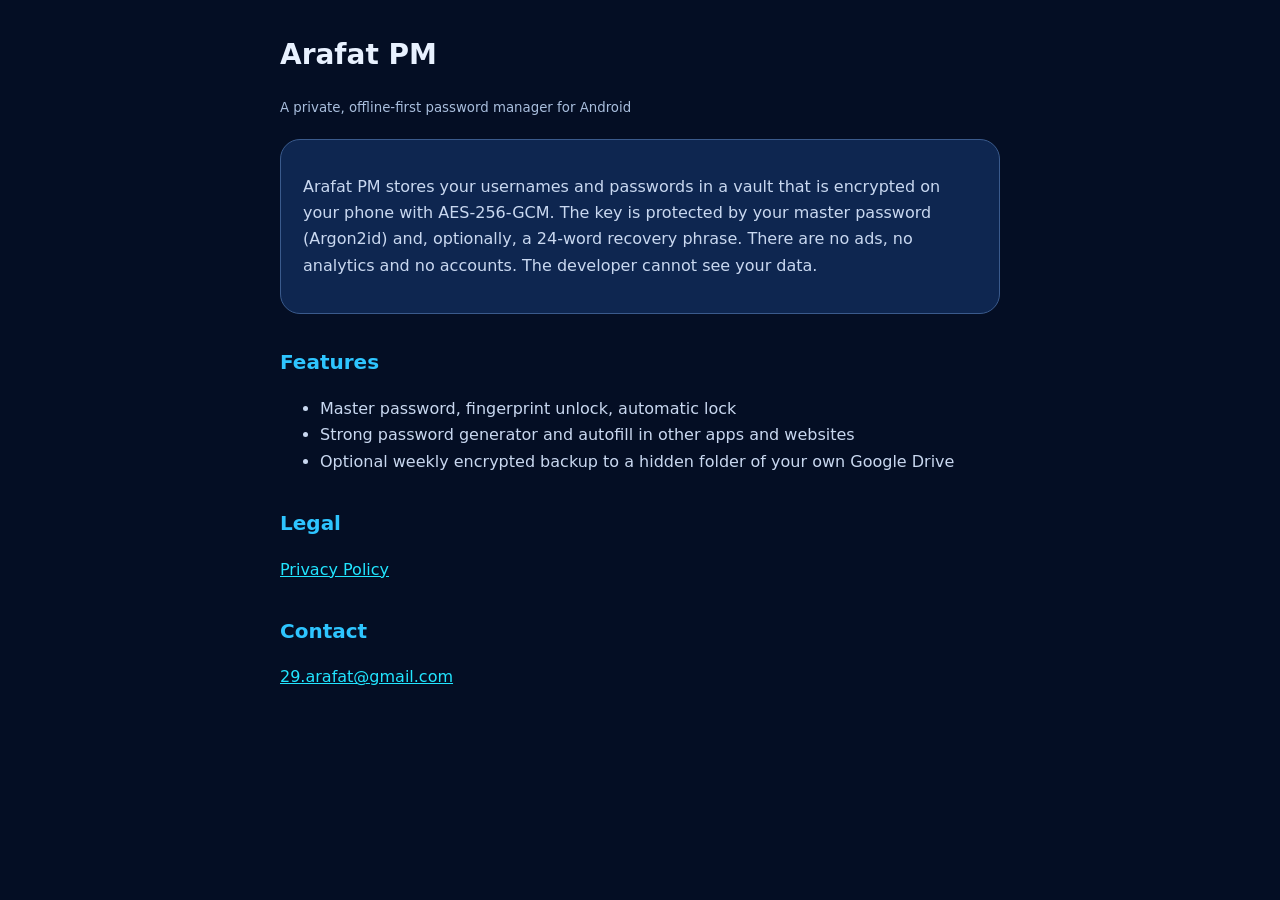
==== index.html @ b480a1ed "Add files via upload" ====
<!doctype html>
<html lang="en"><head><meta charset="utf-8"><meta name="viewport" content="width=device-width,initial-scale=1">
<title>Arafat PM - offline-first password manager</title><link rel="stylesheet" href="style.css"></head>
<body><main>
<h1>Arafat PM</h1>
<p><small>A private, offline-first password manager for Android</small></p>
<div class="card">
<p>Arafat PM stores your usernames and passwords in a vault that is encrypted on your phone with
AES-256-GCM. The key is protected by your master password (Argon2id) and, optionally, a 24-word recovery phrase.
There are no ads, no analytics and no accounts. The developer cannot see your data.</p>
</div>
<h2>Features</h2>
<ul>
<li>Master password, fingerprint unlock, automatic lock</li>
<li>Strong password generator and autofill in other apps and websites</li>
<li>Optional weekly encrypted backup to a hidden folder of your own Google Drive</li>
</ul>
<h2>Legal</h2>
<p><a href="privacy.html">Privacy Policy</a></p>
<h2>Contact</h2>
<p><a href="mailto:29.arafat@gmail.com">29.arafat@gmail.com</a></p>
</main></body></html>
---- style.css ----
body{margin:0;background:#040e24;color:#e8f1ff;font-family:system-ui,-apple-system,Segoe UI,Roboto,sans-serif;line-height:1.65}
main{max-width:720px;margin:0 auto;padding:32px 20px 60px}
h1{font-size:28px;margin:0 0 6px}h2{font-size:20px;margin-top:32px;color:#2ec5ff}
p,li{color:#c9d8f0}a{color:#22e5ff}
.card{background:#0e2650;border:1px solid #3a5a8c;border-radius:20px;padding:18px 22px;margin:18px 0}
small{color:#a9bedd}
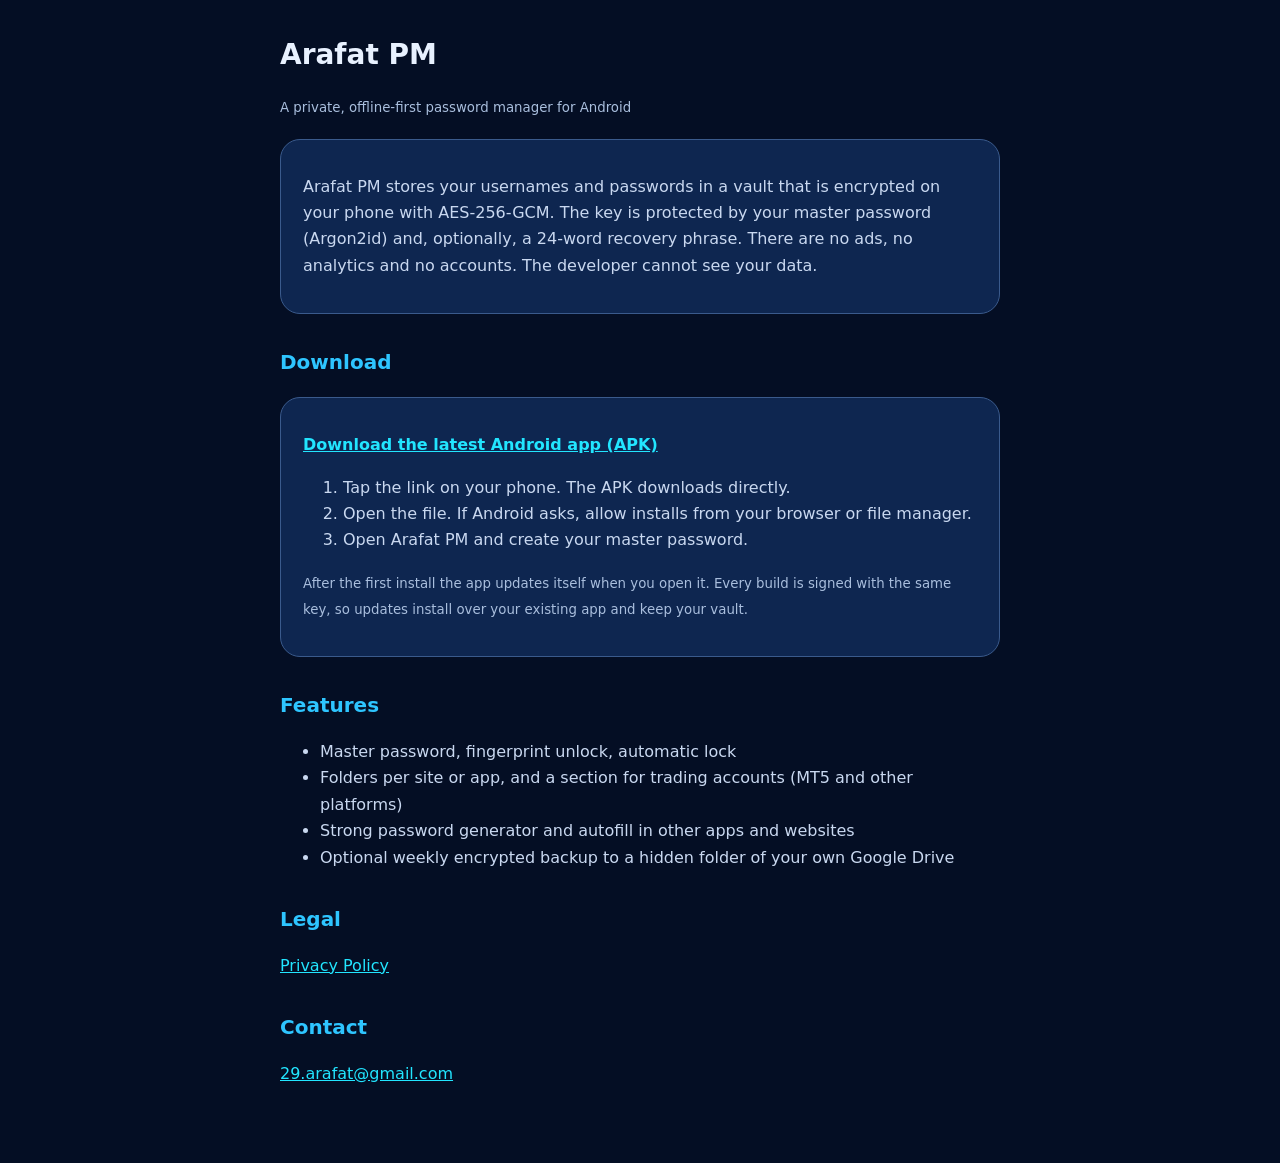
==== commit 26e3afe7: "Add files via upload" ====
--- a/index.html
+++ b/index.html
@@ -9,9 +9,20 @@
 AES-256-GCM. The key is protected by your master password (Argon2id) and, optionally, a 24-word recovery phrase.
 There are no ads, no analytics and no accounts. The developer cannot see your data.</p>
 </div>
+<h2>Download</h2>
+<div class="card">
+<p><a href="https://github.com/29arafat/arafat-pm-site/releases/latest/download/app-release.apk"><strong>Download the latest Android app (APK)</strong></a></p>
+<ol>
+<li>Tap the link on your phone. The APK downloads directly.</li>
+<li>Open the file. If Android asks, allow installs from your browser or file manager.</li>
+<li>Open Arafat PM and create your master password.</li>
+</ol>
+<p><small>After the first install the app updates itself when you open it. Every build is signed with the same key, so updates install over your existing app and keep your vault.</small></p>
+</div>
 <h2>Features</h2>
 <ul>
 <li>Master password, fingerprint unlock, automatic lock</li>
+<li>Folders per site or app, and a section for trading accounts (MT5 and other platforms)</li>
 <li>Strong password generator and autofill in other apps and websites</li>
 <li>Optional weekly encrypted backup to a hidden folder of your own Google Drive</li>
 </ul>
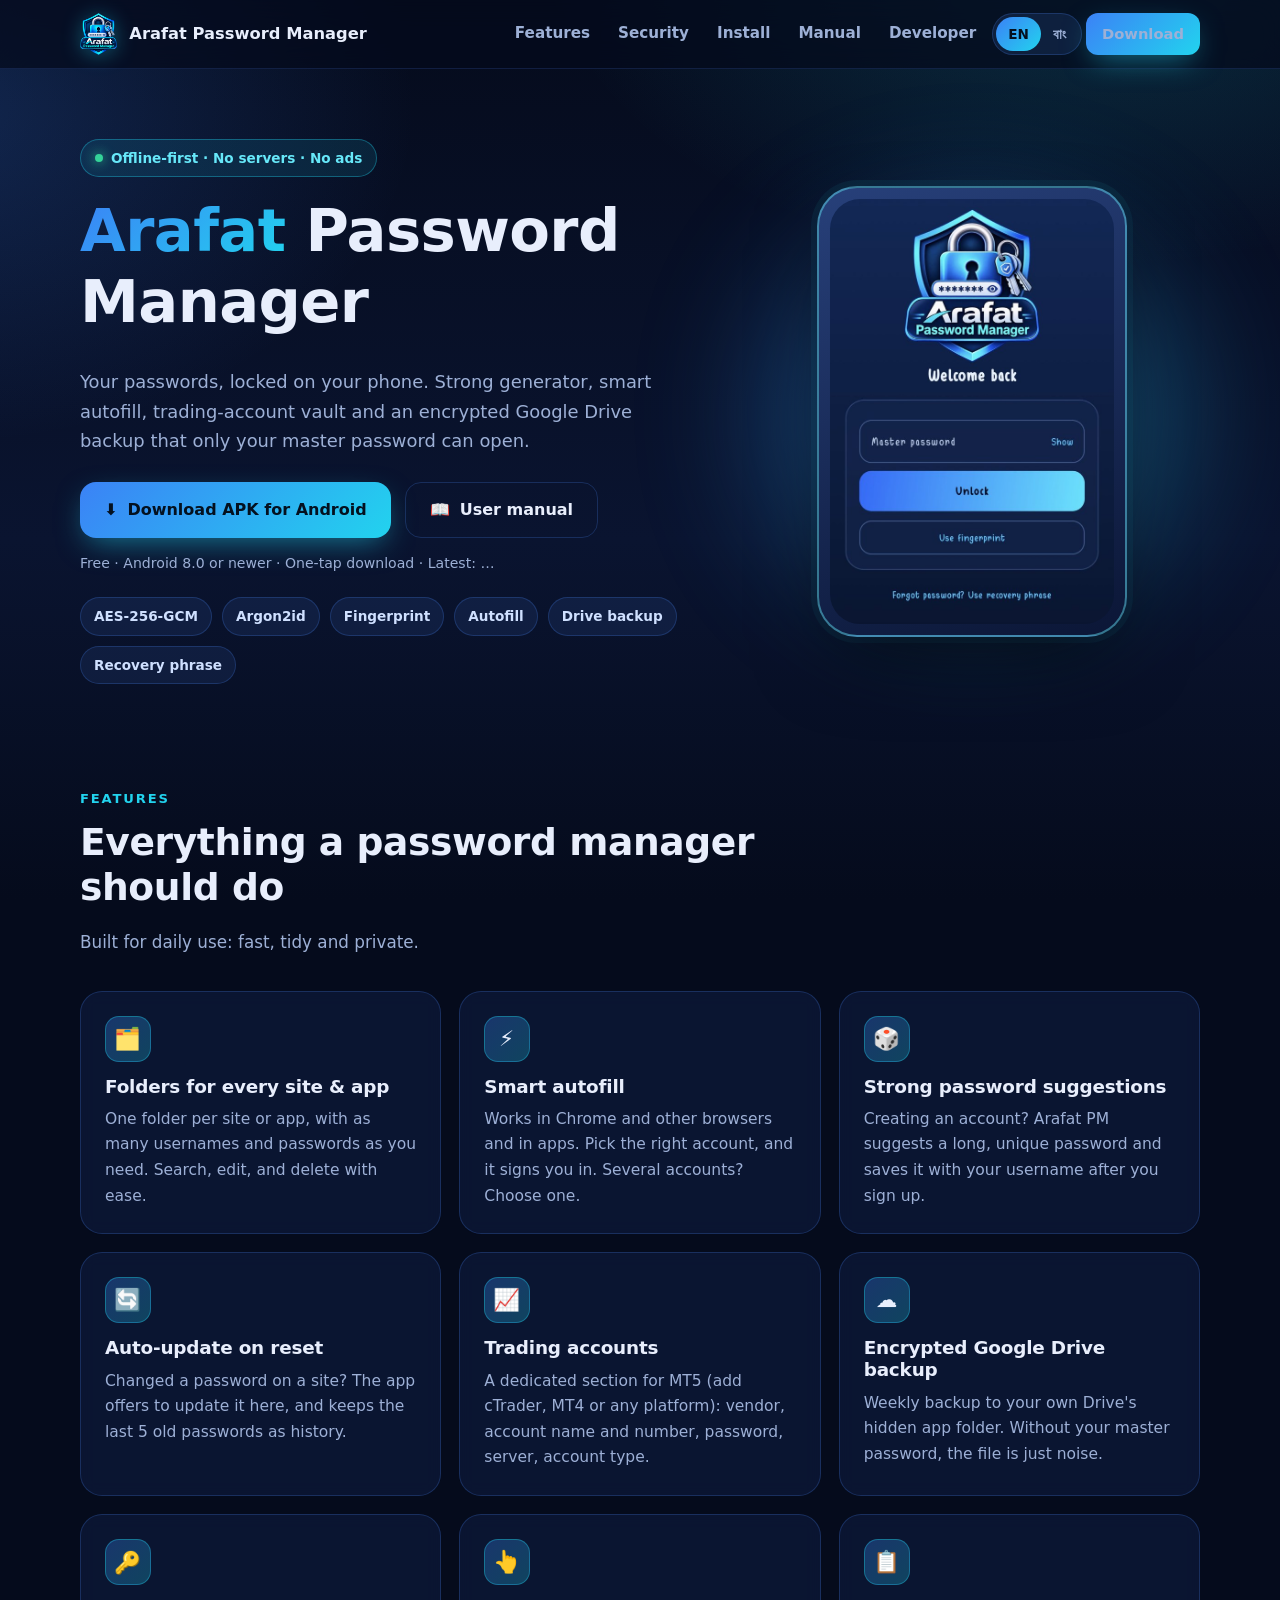
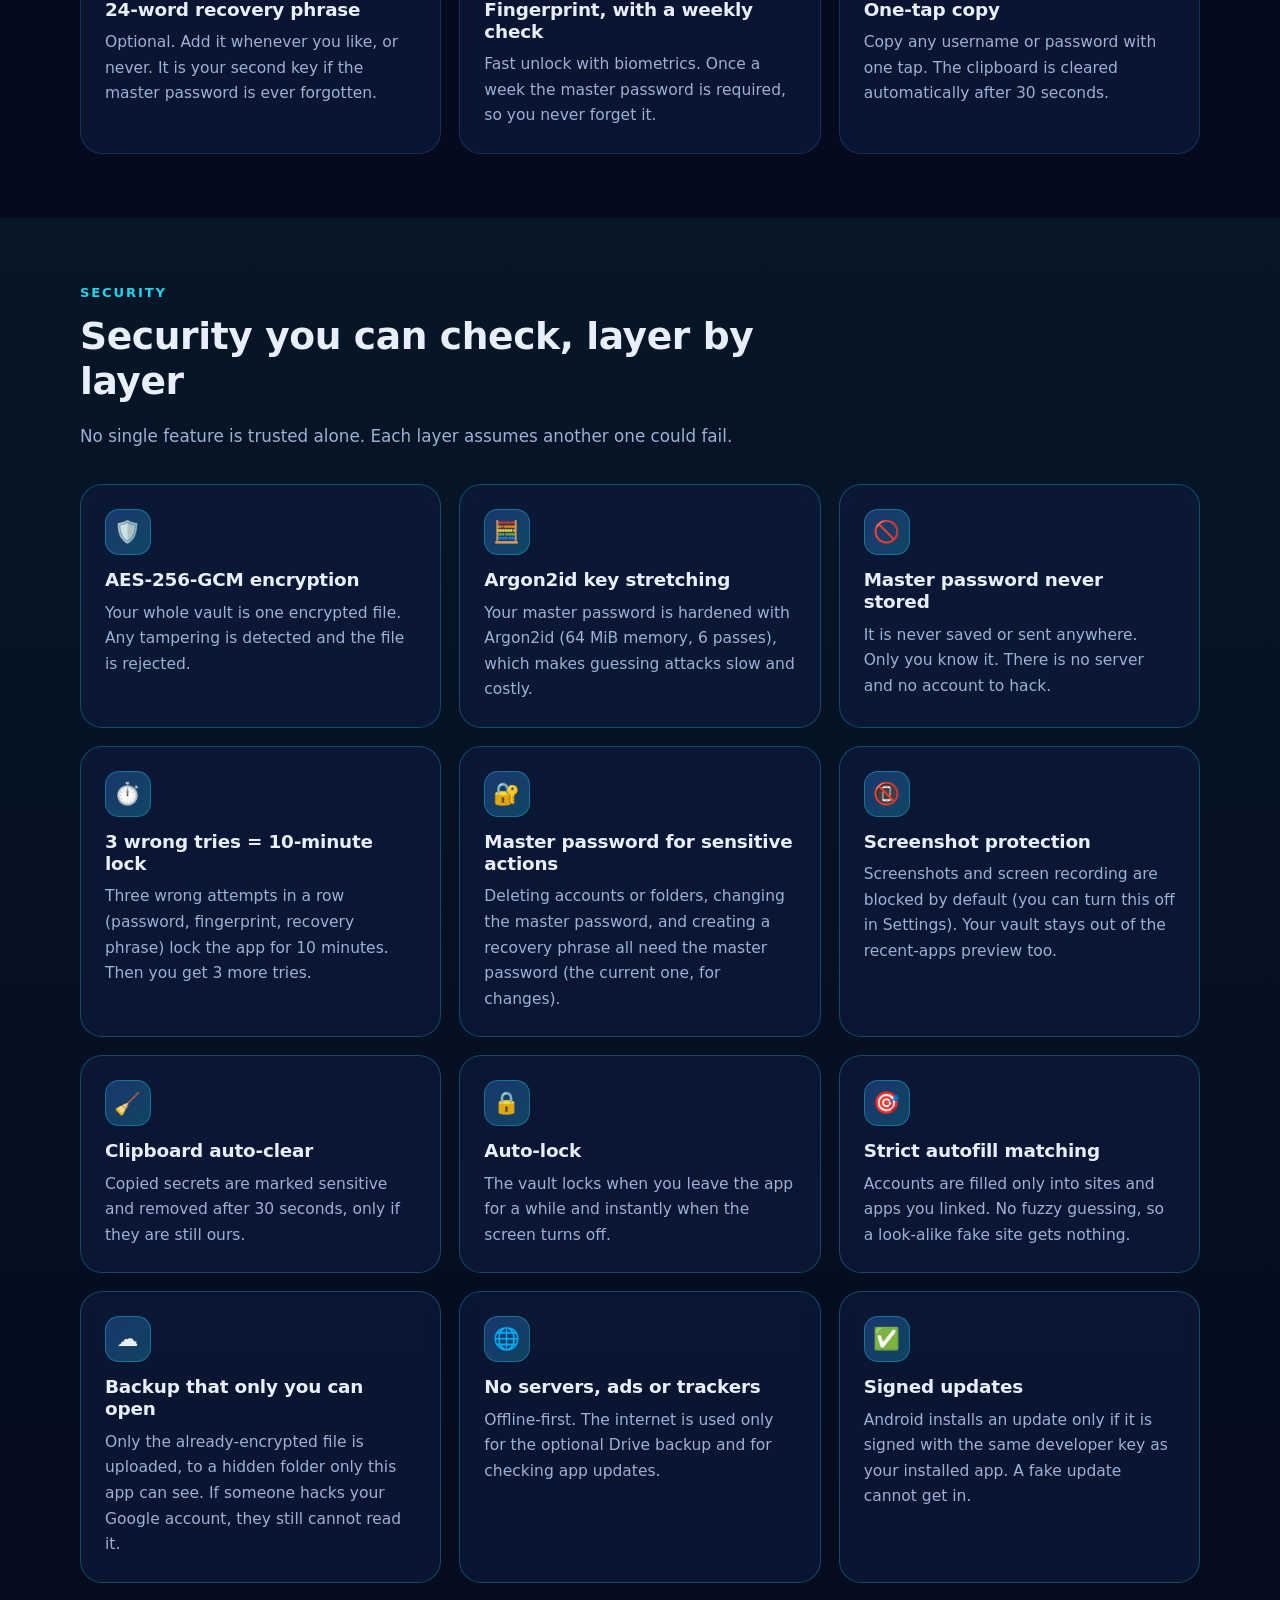
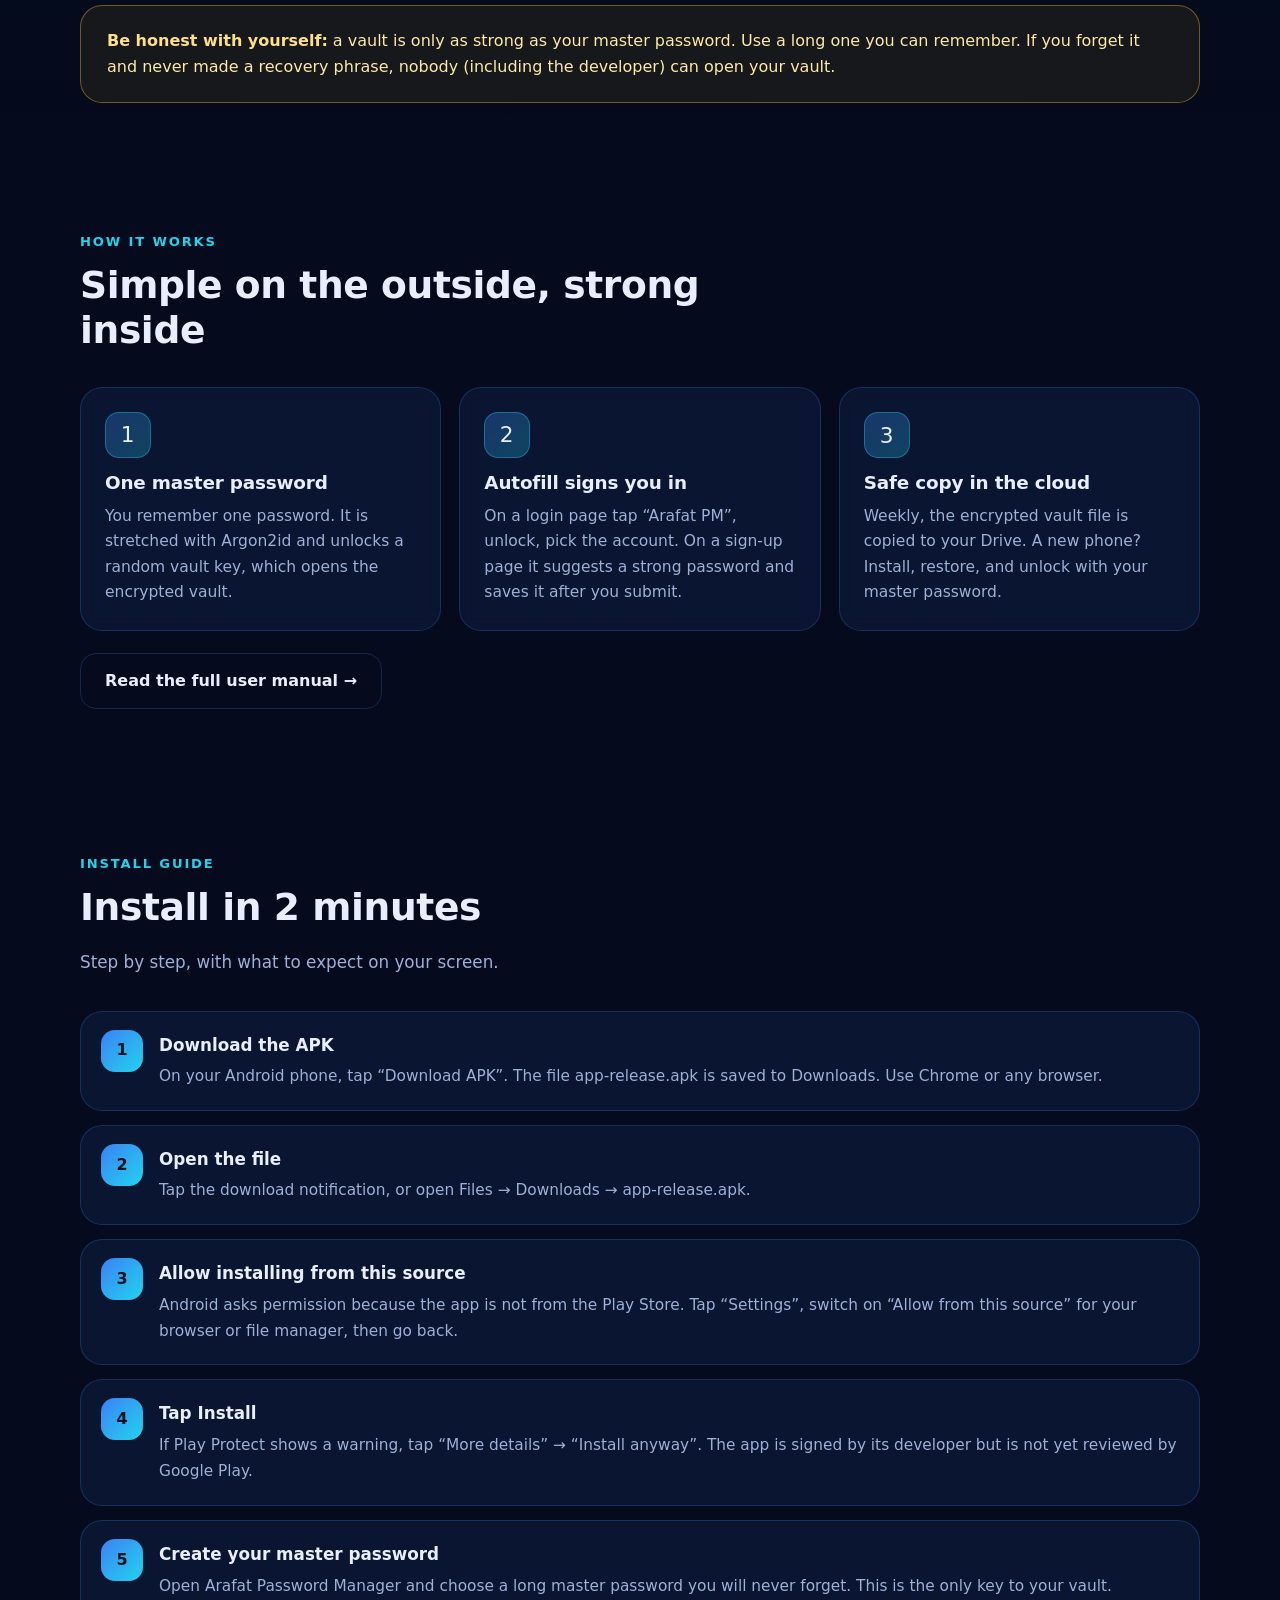
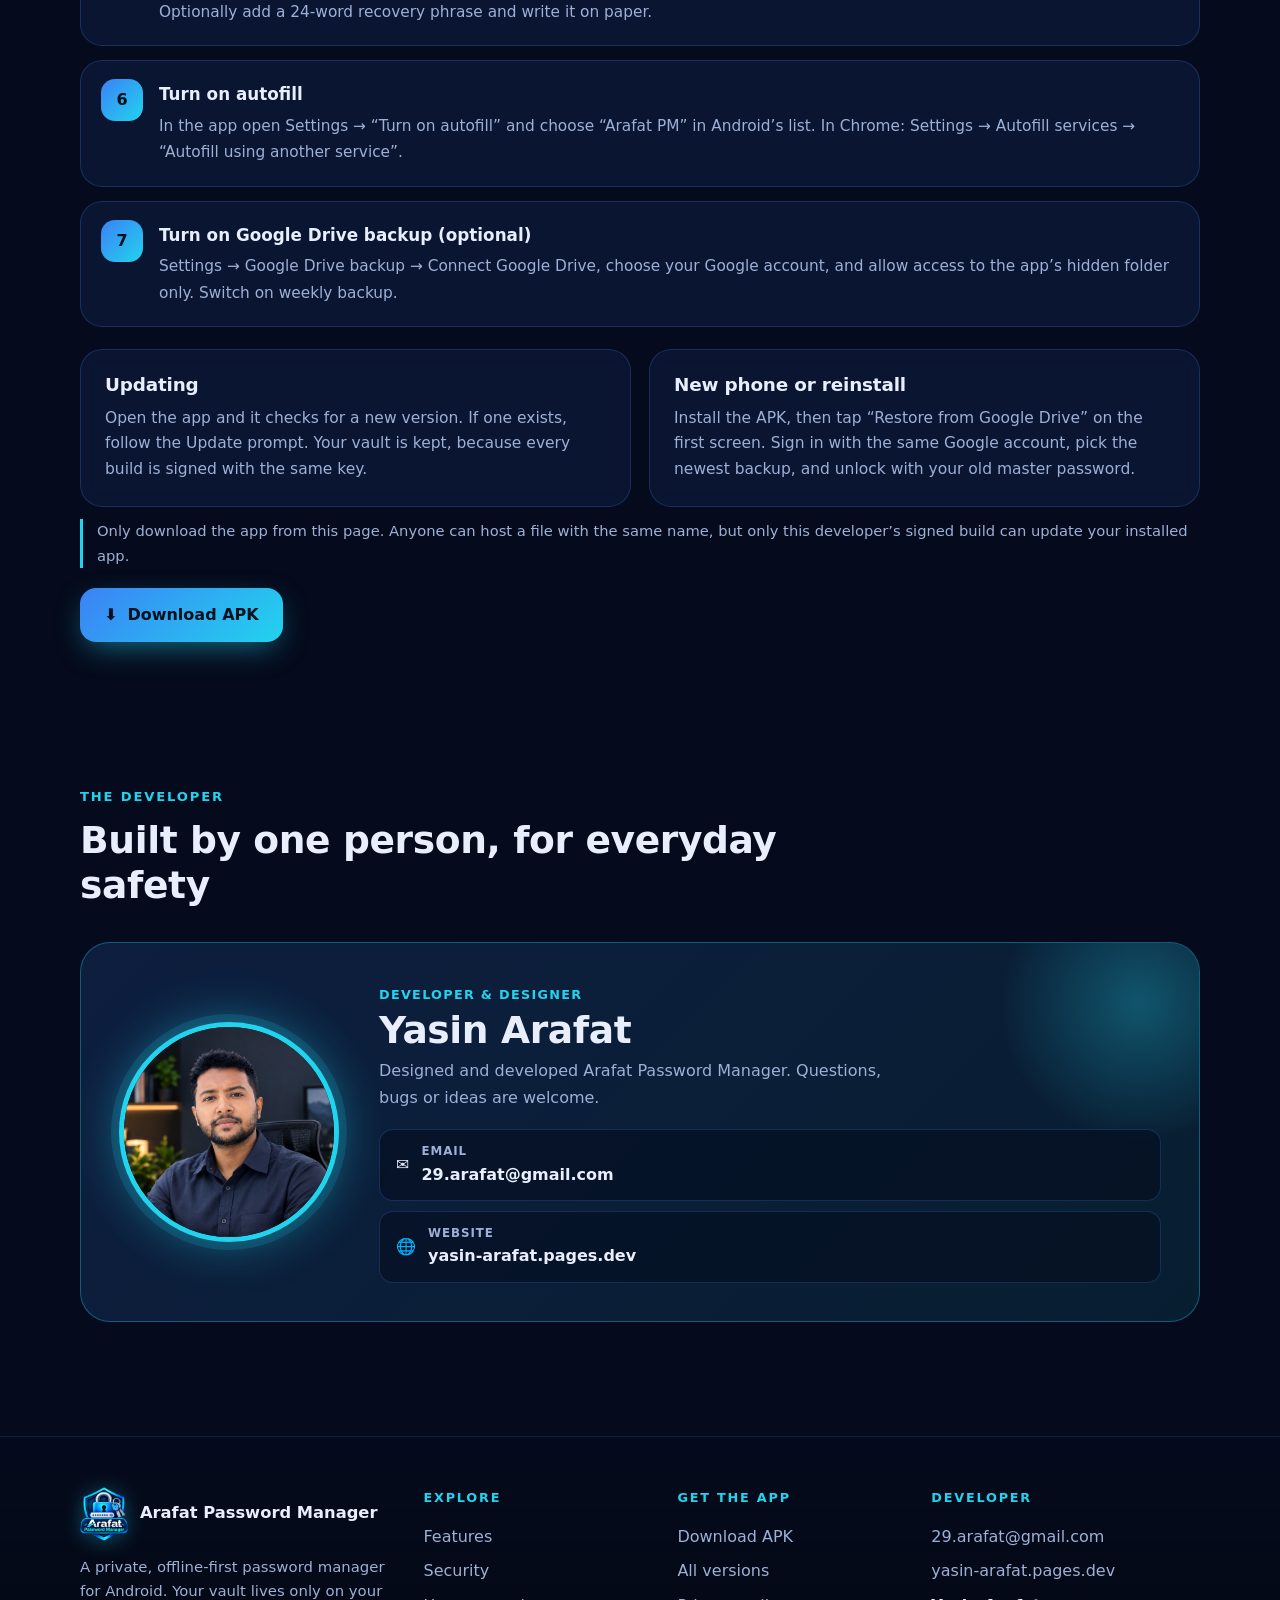
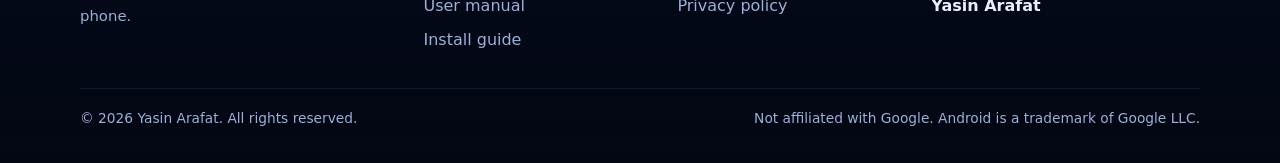
==== commit bf2279c3: "Add files via upload" ====
--- a/index.html
+++ b/index.html
@@ -1,33 +1,128 @@
 <!doctype html>
-<html lang="en"><head><meta charset="utf-8"><meta name="viewport" content="width=device-width,initial-scale=1">
-<title>Arafat PM - offline-first password manager</title><link rel="stylesheet" href="style.css"></head>
-<body><main>
-<h1>Arafat PM</h1>
-<p><small>A private, offline-first password manager for Android</small></p>
-<div class="card">
-<p>Arafat PM stores your usernames and passwords in a vault that is encrypted on your phone with
-AES-256-GCM. The key is protected by your master password (Argon2id) and, optionally, a 24-word recovery phrase.
-There are no ads, no analytics and no accounts. The developer cannot see your data.</p>
-</div>
-<h2>Download</h2>
-<div class="card">
-<p><a href="https://github.com/29arafat/arafat-pm-site/releases/latest/download/app-release.apk"><strong>Download the latest Android app (APK)</strong></a></p>
-<ol>
-<li>Tap the link on your phone. The APK downloads directly.</li>
-<li>Open the file. If Android asks, allow installs from your browser or file manager.</li>
-<li>Open Arafat PM and create your master password.</li>
-</ol>
-<p><small>After the first install the app updates itself when you open it. Every build is signed with the same key, so updates install over your existing app and keep your vault.</small></p>
-</div>
-<h2>Features</h2>
-<ul>
-<li>Master password, fingerprint unlock, automatic lock</li>
-<li>Folders per site or app, and a section for trading accounts (MT5 and other platforms)</li>
-<li>Strong password generator and autofill in other apps and websites</li>
-<li>Optional weekly encrypted backup to a hidden folder of your own Google Drive</li>
-</ul>
-<h2>Legal</h2>
-<p><a href="privacy.html">Privacy Policy</a></p>
-<h2>Contact</h2>
-<p><a href="mailto:29.arafat@gmail.com">29.arafat@gmail.com</a></p>
-</main></body></html>
+<html lang="en"><head><meta charset="utf-8">
+<meta name="viewport" content="width=device-width,initial-scale=1">
+<title>Arafat Password Manager | Private offline password manager for Android</title>
+<meta name="description" content="Arafat Password Manager: an offline-first Android password manager with AES-256 encryption, smart autofill, strong password suggestions and encrypted Google Drive backup.">
+<meta name="theme-color" content="#050b1c">
+<meta property="og:title" content="Arafat Password Manager | Private offline password manager for Android"><meta property="og:description" content="Arafat Password Manager: an offline-first Android password manager with AES-256 encryption, smart autofill, strong password suggestions and encrypted Google Drive backup.">
+<meta property="og:image" content="assets/logo.png">
+<link rel="icon" type="image/png" href="assets/favicon.png">
+<link rel="stylesheet" href="style.css">
+<noscript><style>html [data-l]{display:block!important}html span[data-l]{display:inline!important}</style></noscript>
+</head><body id="top">
+<header class="top"><div class="wrap bar">
+  <a class="brand" href="index.html"><img src="assets/logo-sm.png" alt="Arafat Password Manager logo"><span>Arafat Password Manager</span></a>
+  <nav class="main" aria-label="Main">
+    <a class="hide-s" href="index.html#features"><span data-l="en">Features</span><span data-l="bn">ফিচার</span></a>
+    <a class="hide-s" href="index.html#security"><span data-l="en">Security</span><span data-l="bn">নিরাপত্তা</span></a>
+    <a class="hide-s" href="index.html#install"><span data-l="en">Install</span><span data-l="bn">ইন্সটল</span></a>
+    <a class="hide-s" href="manual.html"><span data-l="en">Manual</span><span data-l="bn">ম্যানুয়াল</span></a>
+    <a class="hide-s" href="index.html#developer"><span data-l="en">Developer</span><span data-l="bn">ডেভলপার</span></a>
+    <div class="lang" role="group" aria-label="Language"><button type="button" data-set="en" aria-pressed="true">EN</button><button type="button" data-set="bn" aria-pressed="false">বাং</button></div>
+    <a class="btn sm" href="https://github.com/29arafat/arafat-pm-site/releases/latest/download/app-release.apk" download><span data-l="en">Download</span><span data-l="bn">ডাউনলোড</span></a>
+  </nav>
+</div></header>
+
+<main>
+<section class="hero"><div class="wrap hero-grid">
+  <div>
+    <span class="eyebrow"><i></i><span data-l="en">Offline-first · No servers · No ads</span><span data-l="bn">অফলাইন-ফার্স্ট · সার্ভার নেই · বিজ্ঞাপন নেই</span></span>
+    <h1><span class="grad">Arafat</span> Password Manager</h1>
+    <p class="lead"><span data-l="en">Your passwords, locked on your phone. Strong generator, smart autofill, trading-account vault and an encrypted Google Drive backup that only your master password can open.</span><span data-l="bn">আপনার পাসওয়ার্ড তালাবদ্ধ থাকবে আপনার ফোনেই। শক্তিশালী জেনারেটর, স্মার্ট অটোফিল, ট্রেডিং-অ্যাকাউন্ট ভল্ট এবং এমন এনক্রিপ্টেড গুগল ড্রাইভ ব্যাকআপ, যা শুধু আপনার মাস্টার পাসওয়ার্ড দিয়েই খোলে।</span></p>
+    <div class="cta">
+      <a class="btn" href="https://github.com/29arafat/arafat-pm-site/releases/latest/download/app-release.apk" download>⬇ <span data-l="en">Download APK for Android</span><span data-l="bn">অ্যান্ড্রয়েডের জন্য APK ডাউনলোড</span></a>
+      <a class="btn ghost" href="manual.html">📖 <span data-l="en">User manual</span><span data-l="bn">ইউজার ম্যানুয়াল</span></a>
+    </div>
+    <p class="fine"><span data-l="en">Free · Android 8.0 or newer · One-tap download · Latest:</span><span data-l="bn">বিনামূল্যে · Android ৮.০ বা নতুন · এক ক্লিকে ডাউনলোড · সর্বশেষ:</span> <span id="relinfo">…</span></p>
+    <div class="chips">
+      <span class="chip">AES-256-GCM</span><span class="chip">Argon2id</span><span class="chip"><span data-l="en">Fingerprint</span><span data-l="bn">ফিঙ্গারপ্রিন্ট</span></span>
+      <span class="chip"><span data-l="en">Autofill</span><span data-l="bn">অটোফিল</span></span><span class="chip"><span data-l="en">Drive backup</span><span data-l="bn">ড্রাইভ ব্যাকআপ</span></span><span class="chip"><span data-l="en">Recovery phrase</span><span data-l="bn">রিকভারি ফ্রেজ</span></span>
+    </div>
+  </div>
+  <div class="phone-wrap"><div class="phone"><img src="assets/app-unlock.jpg" alt="Arafat Password Manager unlock screen" width="620" height="927"></div></div>
+</div></section>
+
+<section id="features"><div class="wrap">
+  <div class="sec-head reveal"><span class="kicker"><span data-l="en">Features</span><span data-l="bn">ফিচার</span></span>
+    <h2><span data-l="en">Everything a password manager should do</span><span data-l="bn">একটি পাসওয়ার্ড ম্যানেজারের যা যা থাকা উচিত</span></h2>
+    <p><span data-l="en">Built for daily use: fast, tidy and private.</span><span data-l="bn">প্রতিদিনের ব্যবহারের জন্য তৈরি: দ্রুত, গোছানো ও ব্যক্তিগত।</span></p></div>
+  <div class="grid g3"><article class="card reveal"><div class="ico">🗂️</div><h3><span data-l="en">Folders for every site & app</span><span data-l="bn">প্রতিটি সাইট ও অ্যাপের আলাদা ফোল্ডার</span></h3><p><span data-l="en">One folder per site or app, with as many usernames and passwords as you need. Search, edit, and delete with ease.</span><span data-l="bn">একটি সাইট বা অ্যাপের জন্য একটি ফোল্ডার, ভেতরে যত খুশি ইউজারনেম ও পাসওয়ার্ড। সহজে খোঁজা, বদলানো ও মোছা যায়।</span></p></article><article class="card reveal"><div class="ico">⚡</div><h3><span data-l="en">Smart autofill</span><span data-l="bn">স্মার্ট অটোফিল</span></h3><p><span data-l="en">Works in Chrome and other browsers and in apps. Pick the right account, and it signs you in. Several accounts? Choose one.</span><span data-l="bn">Chrome-সহ অন্য ব্রাউজার ও অ্যাপে কাজ করে। সঠিক অ্যাকাউন্ট বেছে নিন, লগইন হয়ে যাবে। একাধিক অ্যাকাউন্ট থাকলে যেকোনো একটি বেছে নিন।</span></p></article><article class="card reveal"><div class="ico">🎲</div><h3><span data-l="en">Strong password suggestions</span><span data-l="bn">শক্তিশালী পাসওয়ার্ডের প্রস্তাব</span></h3><p><span data-l="en">Creating an account? Arafat PM suggests a long, unique password and saves it with your username after you sign up.</span><span data-l="bn">নতুন অ্যাকাউন্ট খুলছেন? Arafat PM লম্বা ও ইউনিক পাসওয়ার্ড প্রস্তাব করে এবং সাইন-আপের পর ইউজারনেমসহ সেভ করে।</span></p></article><article class="card reveal"><div class="ico">🔄</div><h3><span data-l="en">Auto-update on reset</span><span data-l="bn">রিসেটে অটো আপডেট</span></h3><p><span data-l="en">Changed a password on a site? The app offers to update it here, and keeps the last 5 old passwords as history.</span><span data-l="bn">কোনো সাইটে পাসওয়ার্ড বদলালে অ্যাপ এখানেও আপডেট করার প্রস্তাব দেয়। আগের ৫টি পাসওয়ার্ড ইতিহাসে থাকে।</span></p></article><article class="card reveal"><div class="ico">📈</div><h3><span data-l="en">Trading accounts</span><span data-l="bn">ট্রেডিং অ্যাকাউন্ট</span></h3><p><span data-l="en">A dedicated section for MT5 (add cTrader, MT4 or any platform): vendor, account name and number, password, server, account type.</span><span data-l="bn">MT5-এর জন্য আলাদা সেকশন (cTrader, MT4 বা যেকোনো প্ল্যাটফর্ম যোগ করা যায়): ভেন্ডর, অ্যাকাউন্টের নাম ও নম্বর, পাসওয়ার্ড, সার্ভার, অ্যাকাউন্ট টাইপ।</span></p></article><article class="card reveal"><div class="ico">☁️</div><h3><span data-l="en">Encrypted Google Drive backup</span><span data-l="bn">এনক্রিপ্টেড গুগল ড্রাইভ ব্যাকআপ</span></h3><p><span data-l="en">Weekly backup to your own Drive's hidden app folder. Without your master password, the file is just noise.</span><span data-l="bn">আপনার নিজের Drive-এর লুকানো অ্যাপ-ফোল্ডারে সাপ্তাহিক ব্যাকআপ। মাস্টার পাসওয়ার্ড ছাড়া ফাইলটি অর্থহীন তথ্য মাত্র।</span></p></article><article class="card reveal"><div class="ico">🔑</div><h3><span data-l="en">24-word recovery phrase</span><span data-l="bn">২৪ শব্দের রিকভারি ফ্রেজ</span></h3><p><span data-l="en">Optional. Add it whenever you like, or never. It is your second key if the master password is ever forgotten.</span><span data-l="bn">ঐচ্ছিক। যখন ইচ্ছা যোগ করুন, না চাইলে নেবেন না। মাস্টার পাসওয়ার্ড ভুলে গেলে এটি আপনার দ্বিতীয় চাবি।</span></p></article><article class="card reveal"><div class="ico">👆</div><h3><span data-l="en">Fingerprint, with a weekly check</span><span data-l="bn">ফিঙ্গারপ্রিন্ট, সাপ্তাহিক যাচাইসহ</span></h3><p><span data-l="en">Fast unlock with biometrics. Once a week the master password is required, so you never forget it.</span><span data-l="bn">বায়োমেট্রিক দিয়ে দ্রুত আনলক। সপ্তাহে একবার মাস্টার পাসওয়ার্ড বাধ্যতামূলক, যাতে কখনো ভুলে না যান।</span></p></article><article class="card reveal"><div class="ico">📋</div><h3><span data-l="en">One-tap copy</span><span data-l="bn">এক ট্যাপে কপি</span></h3><p><span data-l="en">Copy any username or password with one tap. The clipboard is cleared automatically after 30 seconds.</span><span data-l="bn">যেকোনো ইউজারনেম বা পাসওয়ার্ড এক ট্যাপে কপি। ক্লিপবোর্ড ৩০ সেকেন্ড পর নিজে থেকে পরিষ্কার হয়।</span></p></article></div>
+</div></section>
+
+<section id="security" class="secure"><div class="wrap">
+  <div class="sec-head reveal"><span class="kicker"><span data-l="en">Security</span><span data-l="bn">নিরাপত্তা</span></span>
+    <h2><span data-l="en">Security you can check, layer by layer</span><span data-l="bn">স্তরে স্তরে নিরাপত্তা, যা যাচাই করা যায়</span></h2>
+    <p><span data-l="en">No single feature is trusted alone. Each layer assumes another one could fail.</span><span data-l="bn">শুধু একটি ফিচারের ওপর ভরসা নয়। প্রতিটি স্তর ধরে নেয় অন্য স্তর ব্যর্থ হতে পারে।</span></p></div>
+  <div class="grid g3"><article class="card reveal"><div class="ico">🛡️</div><h3><span data-l="en">AES-256-GCM encryption</span><span data-l="bn">AES-256-GCM এনক্রিপশন</span></h3><p><span data-l="en">Your whole vault is one encrypted file. Any tampering is detected and the file is rejected.</span><span data-l="bn">পুরো ভল্ট একটিই এনক্রিপ্টেড ফাইল। কেউ বদলালে ধরা পড়ে এবং ফাইলটি প্রত্যাখ্যাত হয়।</span></p></article><article class="card reveal"><div class="ico">🧮</div><h3><span data-l="en">Argon2id key stretching</span><span data-l="bn">Argon2id কী-স্ট্রেচিং</span></h3><p><span data-l="en">Your master password is hardened with Argon2id (64 MiB memory, 6 passes), which makes guessing attacks slow and costly.</span><span data-l="bn">মাস্টার পাসওয়ার্ড Argon2id (৬৪ MiB মেমরি, ৬ পাস) দিয়ে শক্ত করা হয়, ফলে আন্দাজ করে ভাঙা ধীর ও ব্যয়বহুল।</span></p></article><article class="card reveal"><div class="ico">🚫</div><h3><span data-l="en">Master password never stored</span><span data-l="bn">মাস্টার পাসওয়ার্ড কোথাও জমা থাকে না</span></h3><p><span data-l="en">It is never saved or sent anywhere. Only you know it. There is no server and no account to hack.</span><span data-l="bn">এটি কোথাও জমা বা পাঠানো হয় না। শুধু আপনি জানেন। কোনো সার্ভার বা অ্যাকাউন্ট নেই যা হ্যাক হবে।</span></p></article><article class="card reveal"><div class="ico">⏱️</div><h3><span data-l="en">3 wrong tries = 10-minute lock</span><span data-l="bn">৩ বার ভুল = ১০ মিনিট লক</span></h3><p><span data-l="en">Three wrong attempts in a row (password, fingerprint, recovery phrase) lock the app for 10 minutes. Then you get 3 more tries.</span><span data-l="bn">পরপর তিনবার ভুল (পাসওয়ার্ড, ফিঙ্গারপ্রিন্ট, রিকভারি ফ্রেজ) হলে অ্যাপ ১০ মিনিট লক। তারপর আবার ৩ সুযোগ।</span></p></article><article class="card reveal"><div class="ico">🔐</div><h3><span data-l="en">Master password for sensitive actions</span><span data-l="bn">স্পর্শকাতর কাজে মাস্টার পাসওয়ার্ড</span></h3><p><span data-l="en">Deleting accounts or folders, changing the master password, and creating a recovery phrase all need the master password (the current one, for changes).</span><span data-l="bn">অ্যাকাউন্ট বা ফোল্ডার মোছা, মাস্টার পাসওয়ার্ড বদল এবং রিকভারি ফ্রেজ তৈরি, সবকিছুতেই মাস্টার পাসওয়ার্ড লাগে (বদলাতে হলে বর্তমানটি)।</span></p></article><article class="card reveal"><div class="ico">📵</div><h3><span data-l="en">Screenshot protection</span><span data-l="bn">স্ক্রিনশট সুরক্ষা</span></h3><p><span data-l="en">Screenshots and screen recording are blocked by default (you can turn this off in Settings). Your vault stays out of the recent-apps preview too.</span><span data-l="bn">ডিফল্টভাবে স্ক্রিনশট ও স্ক্রিন রেকর্ড বন্ধ (সেটিংসে বন্ধ করা যায়)। রিসেন্ট অ্যাপের প্রিভিউতেও ভল্ট দেখা যায় না।</span></p></article><article class="card reveal"><div class="ico">🧹</div><h3><span data-l="en">Clipboard auto-clear</span><span data-l="bn">ক্লিপবোর্ড অটো-ক্লিয়ার</span></h3><p><span data-l="en">Copied secrets are marked sensitive and removed after 30 seconds, only if they are still ours.</span><span data-l="bn">কপি করা গোপন তথ্য সংবেদনশীল হিসেবে চিহ্নিত হয় এবং ৩০ সেকেন্ড পর মুছে যায়।</span></p></article><article class="card reveal"><div class="ico">🔒</div><h3><span data-l="en">Auto-lock</span><span data-l="bn">অটো-লক</span></h3><p><span data-l="en">The vault locks when you leave the app for a while and instantly when the screen turns off.</span><span data-l="bn">কিছুক্ষণ অ্যাপের বাইরে থাকলে এবং স্ক্রিন বন্ধ হলে সঙ্গে সঙ্গে ভল্ট লক হয়ে যায়।</span></p></article><article class="card reveal"><div class="ico">🎯</div><h3><span data-l="en">Strict autofill matching</span><span data-l="bn">কড়া অটোফিল মিল</span></h3><p><span data-l="en">Accounts are filled only into sites and apps you linked. No fuzzy guessing, so a look-alike fake site gets nothing.</span><span data-l="bn">শুধু আপনার লিংক করা সাইট ও অ্যাপেই অ্যাকাউন্ট বসে। আন্দাজে মেলানো হয় না, তাই নকল সাইট কিছুই পায় না।</span></p></article><article class="card reveal"><div class="ico">☁️</div><h3><span data-l="en">Backup that only you can open</span><span data-l="bn">শুধু আপনি খুলতে পারেন এমন ব্যাকআপ</span></h3><p><span data-l="en">Only the already-encrypted file is uploaded, to a hidden folder only this app can see. If someone hacks your Google account, they still cannot read it.</span><span data-l="bn">শুধু আগে থেকে এনক্রিপ্ট করা ফাইল আপলোড হয়, লুকানো ফোল্ডারে, যা শুধু এই অ্যাপ দেখতে পায়। আপনার Google অ্যাকাউন্ট হ্যাক হলেও ফাইলটি পড়া যায় না।</span></p></article><article class="card reveal"><div class="ico">🌐</div><h3><span data-l="en">No servers, ads or trackers</span><span data-l="bn">কোনো সার্ভার, বিজ্ঞাপন বা ট্র্যাকার নেই</span></h3><p><span data-l="en">Offline-first. The internet is used only for the optional Drive backup and for checking app updates.</span><span data-l="bn">অফলাইন-ফার্স্ট। ইন্টারনেট ব্যবহার হয় শুধু ঐচ্ছিক Drive ব্যাকআপ ও অ্যাপ আপডেট দেখতে।</span></p></article><article class="card reveal"><div class="ico">✅</div><h3><span data-l="en">Signed updates</span><span data-l="bn">সইকৃত আপডেট</span></h3><p><span data-l="en">Android installs an update only if it is signed with the same developer key as your installed app. A fake update cannot get in.</span><span data-l="bn">Android শুধু সেই আপডেটই ইনস্টল করে যা আপনার ইনস্টল করা অ্যাপের একই ডেভলপার-চাবিতে সই করা। নকল আপডেট ঢুকতে পারে না।</span></p></article></div>
+  <div class="band reveal" style="margin-top:22px"><span data-l="en"><strong>Be honest with yourself:</strong> a vault is only as strong as your master password. Use a long one you can remember. If you forget it and never made a recovery phrase, nobody (including the developer) can open your vault.</span><span data-l="bn"><strong>নিজের কাছে সৎ থাকুন:</strong> ভল্ট ততটুকুই শক্ত, যতটুকু আপনার মাস্টার পাসওয়ার্ড। লম্বা ও মনে রাখার মতো পাসওয়ার্ড দিন। ভুলে গেলে এবং রিকভারি ফ্রেজ না থাকলে কেউ (ডেভলপারও) ভল্ট খুলতে পারবে না।</span></div>
+</div></section>
+
+<section id="how"><div class="wrap">
+  <div class="sec-head reveal"><span class="kicker"><span data-l="en">How it works</span><span data-l="bn">কীভাবে কাজ করে</span></span>
+    <h2><span data-l="en">Simple on the outside, strong inside</span><span data-l="bn">বাইরে সহজ, ভেতরে শক্ত</span></h2></div>
+  <div class="grid g3">
+    <article class="card reveal"><div class="ico">1</div><h3><span data-l="en">One master password</span><span data-l="bn">একটি মাস্টার পাসওয়ার্ড</span></h3><p><span data-l="en">You remember one password. It is stretched with Argon2id and unlocks a random vault key, which opens the encrypted vault.</span><span data-l="bn">আপনি একটি পাসওয়ার্ড মনে রাখেন। Argon2id তাকে শক্ত করে একটি এলোমেলো ভল্ট-কী খোলে, যা এনক্রিপ্টেড ভল্ট খোলে।</span></p></article>
+    <article class="card reveal"><div class="ico">2</div><h3><span data-l="en">Autofill signs you in</span><span data-l="bn">অটোফিল লগইন করে দেয়</span></h3><p><span data-l="en">On a login page tap “Arafat PM”, unlock, pick the account. On a sign-up page it suggests a strong password and saves it after you submit.</span><span data-l="bn">লগইন পেজে “Arafat PM” চাপুন, আনলক করুন, অ্যাকাউন্ট বেছে নিন। সাইন-আপ পেজে শক্তিশালী পাসওয়ার্ড প্রস্তাব করে এবং সাবমিটের পর সেভ করে।</span></p></article>
+    <article class="card reveal"><div class="ico">3</div><h3><span data-l="en">Safe copy in the cloud</span><span data-l="bn">ক্লাউডে নিরাপদ কপি</span></h3><p><span data-l="en">Weekly, the encrypted vault file is copied to your Drive. A new phone? Install, restore, and unlock with your master password.</span><span data-l="bn">প্রতি সপ্তাহে এনক্রিপ্টেড ভল্ট ফাইল আপনার Drive-এ কপি হয়। নতুন ফোন? ইন্সটল করুন, রিস্টোর করুন, মাস্টার পাসওয়ার্ড দিয়ে আনলক করুন।</span></p></article>
+  </div>
+  <p style="margin-top:22px"><a class="btn ghost" href="manual.html"><span data-l="en">Read the full user manual →</span><span data-l="bn">পুরো ইউজার ম্যানুয়াল পড়ুন →</span></a></p>
+</div></section>
+
+<section id="install"><div class="wrap">
+  <div class="sec-head reveal"><span class="kicker"><span data-l="en">Install guide</span><span data-l="bn">ইন্সটল গাইড</span></span>
+    <h2><span data-l="en">Install in 2 minutes</span><span data-l="bn">২ মিনিটে ইন্সটল</span></h2>
+    <p><span data-l="en">Step by step, with what to expect on your screen.</span><span data-l="bn">ধাপে ধাপে, স্ক্রিনে কী দেখবেন সহ।</span></p></div>
+  <ol class="steps"><li class="reveal"><b><span data-l="en">Download the APK</span><span data-l="bn">APK ডাউনলোড করুন</span></b><span class="d"><span data-l="en">On your Android phone, tap “Download APK”. The file app-release.apk is saved to Downloads. Use Chrome or any browser.</span><span data-l="bn">আপনার অ্যান্ড্রয়েড ফোনে “APK ডাউনলোড” চাপুন। app-release.apk ফাইলটি Downloads-এ সেভ হবে। Chrome বা যেকোনো ব্রাউজার ব্যবহার করতে পারেন।</span></span></li><li class="reveal"><b><span data-l="en">Open the file</span><span data-l="bn">ফাইলটি খুলুন</span></b><span class="d"><span data-l="en">Tap the download notification, or open Files → Downloads → app-release.apk.</span><span data-l="bn">ডাউনলোডের নোটিফিকেশনে চাপুন, অথবা Files → Downloads → app-release.apk খুলুন।</span></span></li><li class="reveal"><b><span data-l="en">Allow installing from this source</span><span data-l="bn">এই উৎস থেকে ইন্সটলের অনুমতি দিন</span></b><span class="d"><span data-l="en">Android asks permission because the app is not from the Play Store. Tap “Settings”, switch on “Allow from this source” for your browser or file manager, then go back.</span><span data-l="bn">অ্যাপটি Play Store থেকে নয় বলে Android অনুমতি চায়। “Settings” চাপুন, আপনার ব্রাউজার বা ফাইল ম্যানেজারের জন্য “Allow from this source” চালু করুন, তারপর ফিরে আসুন।</span></span></li><li class="reveal"><b><span data-l="en">Tap Install</span><span data-l="bn">Install চাপুন</span></b><span class="d"><span data-l="en">If Play Protect shows a warning, tap “More details” → “Install anyway”. The app is signed by its developer but is not yet reviewed by Google Play.</span><span data-l="bn">Play Protect সতর্কতা দেখালে “More details” → “Install anyway” চাপুন। অ্যাপটি ডেভলপারের সই করা, তবে এখনো Google Play-তে যাচাই হয়নি।</span></span></li><li class="reveal"><b><span data-l="en">Create your master password</span><span data-l="bn">মাস্টার পাসওয়ার্ড বানান</span></b><span class="d"><span data-l="en">Open Arafat Password Manager and choose a long master password you will never forget. This is the only key to your vault. Optionally add a 24-word recovery phrase and write it on paper.</span><span data-l="bn">Arafat Password Manager খুলে একটি লম্বা মাস্টার পাসওয়ার্ড দিন, যা কখনো ভুলবেন না। এটিই ভল্টের একমাত্র চাবি। চাইলে ২৪ শব্দের রিকভারি ফ্রেজ যোগ করে কাগজে লিখে রাখুন।</span></span></li><li class="reveal"><b><span data-l="en">Turn on autofill</span><span data-l="bn">অটোফিল চালু করুন</span></b><span class="d"><span data-l="en">In the app open Settings → “Turn on autofill” and choose “Arafat PM” in Android’s list. In Chrome: Settings → Autofill services → “Autofill using another service”.</span><span data-l="bn">অ্যাপের Settings → “Turn on autofill” চেপে Android-এর তালিকায় “Arafat PM” বেছে নিন। Chrome-এ: Settings → Autofill services → “Autofill using another service”।</span></span></li><li class="reveal"><b><span data-l="en">Turn on Google Drive backup (optional)</span><span data-l="bn">গুগল ড্রাইভ ব্যাকআপ চালু করুন (ঐচ্ছিক)</span></b><span class="d"><span data-l="en">Settings → Google Drive backup → Connect Google Drive, choose your Google account, and allow access to the app’s hidden folder only. Switch on weekly backup.</span><span data-l="bn">Settings → Google Drive backup → Connect Google Drive চাপুন, আপনার Google অ্যাকাউন্ট বেছে শুধু অ্যাপের লুকানো ফোল্ডারের অনুমতি দিন। সাপ্তাহিক ব্যাকআপ চালু করুন।</span></span></li></ol>
+  <div class="grid g2" style="margin-top:22px">
+    <div class="card reveal"><h3><span data-l="en">Updating</span><span data-l="bn">আপডেট</span></h3><p><span data-l="en">Open the app and it checks for a new version. If one exists, follow the Update prompt. Your vault is kept, because every build is signed with the same key.</span><span data-l="bn">অ্যাপ খুললে নতুন ভার্সন খোঁজে। থাকলে Update-এর নির্দেশ অনুসরণ করুন। ভল্ট থেকে যায়, কারণ প্রতিটি বিল্ড একই চাবিতে সই করা।</span></p></div>
+    <div class="card reveal"><h3><span data-l="en">New phone or reinstall</span><span data-l="bn">নতুন ফোন বা আবার ইন্সটল</span></h3><p><span data-l="en">Install the APK, then tap “Restore from Google Drive” on the first screen. Sign in with the same Google account, pick the newest backup, and unlock with your old master password.</span><span data-l="bn">APK ইন্সটল করে প্রথম স্ক্রিনে “Restore from Google Drive” চাপুন। একই Google অ্যাকাউন্টে সাইন-ইন করে সর্বশেষ ব্যাকআপ বেছে নিন, পুরোনো মাস্টার পাসওয়ার্ড দিয়ে আনলক করুন।</span></p></div>
+  </div>
+  <p class="note"><span data-l="en">Only download the app from this page. Anyone can host a file with the same name, but only this developer’s signed build can update your installed app.</span><span data-l="bn">অ্যাপ শুধু এই পেজ থেকে নামান। একই নামের ফাইল যে কেউ দিতে পারে, কিন্তু শুধু এই ডেভলপারের সই করা বিল্ডই আপনার ইনস্টল করা অ্যাপ আপডেট করতে পারে।</span></p>
+  <p style="margin-top:20px"><a class="btn" href="https://github.com/29arafat/arafat-pm-site/releases/latest/download/app-release.apk" download>⬇ <span data-l="en">Download APK</span><span data-l="bn">APK ডাউনলোড</span></a></p>
+</div></section>
+
+<section id="developer"><div class="wrap">
+  <div class="sec-head reveal"><span class="kicker"><span data-l="en">The developer</span><span data-l="bn">ডেভলপার</span></span>
+    <h2><span data-l="en">Built by one person, for everyday safety</span><span data-l="bn">একজনের হাতে তৈরি, প্রতিদিনের নিরাপত্তার জন্য</span></h2></div>
+  <div class="dev reveal">
+    <div class="avatar"><img src="assets/developer.jpg" alt="Yasin Arafat, developer of Arafat Password Manager" width="640" height="640"></div>
+    <div>
+      <span class="role"><span data-l="en">Developer &amp; Designer</span><span data-l="bn">ডেভলপার ও ডিজাইনার</span></span>
+      <h2>Yasin Arafat</h2>
+      <p class="muted" style="max-width:52ch"><span data-l="en">Designed and developed Arafat Password Manager. Questions, bugs or ideas are welcome.</span><span data-l="bn">Arafat Password Manager ডিজাইন ও ডেভলপ করেছেন। প্রশ্ন, বাগ বা আইডিয়া জানাতে পারেন।</span></p>
+      <div class="contact">
+        <a href="mailto:29.arafat@gmail.com"><span>✉️</span><span><small>Email</small>29.arafat@gmail.com</span></a>
+        <a href="https://yasin-arafat.pages.dev" target="_blank" rel="noopener"><span>🌐</span><span><small>Website</small>yasin-arafat.pages.dev</span></a>
+      </div>
+    </div>
+  </div>
+</div></section>
+</main>
+
+<footer><div class="wrap">
+  <div class="foot">
+    <div>
+      <a class="brand" href="index.html"><img src="assets/logo-sm.png" alt=""><span>Arafat Password Manager</span></a>
+      <p class="about" style="margin-top:14px"><span data-l="en">A private, offline-first password manager for Android. Your vault lives only on your phone.</span><span data-l="bn">অ্যান্ড্রয়েডের জন্য একটি ব্যক্তিগত, অফলাইন-ফার্স্ট পাসওয়ার্ড ম্যানেজার। আপনার ভল্ট থাকে শুধু আপনার ফোনে।</span></p>
+    </div>
+    <div><h4><span data-l="en">Explore</span><span data-l="bn">দেখুন</span></h4>
+      <a href="index.html#features"><span data-l="en">Features</span><span data-l="bn">ফিচার</span></a>
+      <a href="index.html#security"><span data-l="en">Security</span><span data-l="bn">নিরাপত্তা</span></a>
+      <a href="manual.html"><span data-l="en">User manual</span><span data-l="bn">ইউজার ম্যানুয়াল</span></a>
+      <a href="index.html#install"><span data-l="en">Install guide</span><span data-l="bn">ইন্সটল গাইড</span></a></div>
+    <div><h4><span data-l="en">Get the app</span><span data-l="bn">অ্যাপ নিন</span></h4>
+      <a href="https://github.com/29arafat/arafat-pm-site/releases/latest/download/app-release.apk" download><span data-l="en">Download APK</span><span data-l="bn">APK ডাউনলোড</span></a>
+      <a href="https://github.com/29arafat/arafat-pm-site/releases"><span data-l="en">All versions</span><span data-l="bn">সব ভার্সন</span></a>
+      <a href="privacy.html"><span data-l="en">Privacy policy</span><span data-l="bn">প্রাইভেসি পলিসি</span></a></div>
+    <div><h4><span data-l="en">Developer</span><span data-l="bn">ডেভলপার</span></h4>
+      <a href="mailto:29.arafat@gmail.com">29.arafat@gmail.com</a>
+      <a href="https://yasin-arafat.pages.dev" target="_blank" rel="noopener">yasin-arafat.pages.dev</a>
+      <a style="color:var(--text);font-weight:700">Yasin Arafat</a></div>
+  </div>
+  <div class="legal">
+    <span>© 2026 Yasin Arafat. <span data-l="en">All rights reserved.</span><span data-l="bn">সর্বস্বত্ব সংরক্ষিত।</span></span>
+    <span><span data-l="en">Not affiliated with Google. Android is a trademark of Google LLC.</span><span data-l="bn">Google-এর সঙ্গে সম্পর্কিত নয়। Android, Google LLC-এর ট্রেডমার্ক।</span></span>
+  </div>
+</div></footer>
+<script src="site.js"></script>
+</body></html>
--- a/style.css
+++ b/style.css
@@ -1,6 +1,163 @@
-body{margin:0;background:#040e24;color:#e8f1ff;font-family:system-ui,-apple-system,Segoe UI,Roboto,sans-serif;line-height:1.65}
-main{max-width:720px;margin:0 auto;padding:32px 20px 60px}
-h1{font-size:28px;margin:0 0 6px}h2{font-size:20px;margin-top:32px;color:#2ec5ff}
-p,li{color:#c9d8f0}a{color:#22e5ff}
-.card{background:#0e2650;border:1px solid #3a5a8c;border-radius:20px;padding:18px 22px;margin:18px 0}
-small{color:#a9bedd}
+:root{
+  --bg:#050b1c; --bg2:#0a1430; --card:rgba(16,28,64,.62); --card-b:rgba(80,140,255,.22);
+  --text:#e8eefc; --muted:#9db0d6; --cyan:#22d3ee; --blue:#3b82f6; --sky:#67e8f9; --ok:#34d399; --warn:#fbbf24;
+  --grad:linear-gradient(135deg,#3b82f6 0%,#22d3ee 100%);
+  --radius:22px; --max:1120px;
+}
+*{box-sizing:border-box}
+html{scroll-behavior:smooth;scroll-padding-top:84px}
+body{margin:0;color:var(--text);background:var(--bg);
+  font-family:"Segoe UI",Roboto,"Noto Sans Bengali","Nirmala UI","Kohinoor Bangla",system-ui,-apple-system,Arial,sans-serif;
+  line-height:1.65;-webkit-font-smoothing:antialiased;overflow-x:hidden}
+body::before{content:"";position:fixed;inset:0;z-index:-1;
+  background:radial-gradient(900px 520px at 85% -5%,rgba(34,211,238,.18),transparent 60%),
+             radial-gradient(800px 560px at -5% 12%,rgba(59,130,246,.22),transparent 60%),
+             linear-gradient(180deg,var(--bg),var(--bg2) 60%,var(--bg))}
+a{color:var(--sky);text-decoration:none}
+a:hover{text-decoration:underline}
+img{max-width:100%;display:block}
+.wrap{width:min(var(--max),100% - 40px);margin-inline:auto}
+h1,h2,h3{line-height:1.2;margin:0 0 .5em;letter-spacing:-.01em}
+h1{font-size:clamp(2.1rem,5.2vw,3.7rem);font-weight:800}
+h2{font-size:clamp(1.6rem,3.4vw,2.35rem);font-weight:800}
+h3{font-size:1.15rem;font-weight:700}
+p{margin:0 0 1em}
+.grad{background:var(--grad);-webkit-background-clip:text;background-clip:text;color:transparent}
+.muted{color:var(--muted)}
+[data-l]{display:inline}
+p [data-l],li [data-l],h1 [data-l],h2 [data-l],h3 [data-l],td [data-l],th [data-l]{display:inline}
+div[data-l],ol[data-l],ul[data-l],section[data-l]{display:block}
+html[lang="en"] [data-l="bn"],html[lang="bn"] [data-l="en"]{display:none!important}
+
+/* header */
+header.top{position:sticky;top:0;z-index:50;backdrop-filter:blur(14px);-webkit-backdrop-filter:blur(14px);
+  background:rgba(5,11,28,.72);border-bottom:1px solid rgba(80,140,255,.16)}
+.bar{display:flex;align-items:center;gap:18px;min-height:68px}
+.brand{display:flex;align-items:center;gap:12px;color:var(--text);font-weight:800;font-size:1.02rem;white-space:nowrap}
+.brand:hover{text-decoration:none}
+.brand img{height:42px;width:auto;filter:drop-shadow(0 2px 10px rgba(34,211,238,.35))}
+nav.main{display:flex;gap:4px;margin-left:auto;align-items:center}
+nav.main a{color:var(--muted);padding:8px 12px;border-radius:12px;font-weight:600;font-size:.95rem}
+nav.main a:hover{color:var(--text);background:rgba(80,140,255,.12);text-decoration:none}
+.lang{display:flex;background:rgba(80,140,255,.12);border:1px solid var(--card-b);border-radius:999px;padding:3px}
+.lang button{border:0;background:transparent;color:var(--muted);font:inherit;font-weight:700;font-size:.85rem;padding:6px 12px;border-radius:999px;cursor:pointer}
+.lang button[aria-pressed="true"]{background:var(--grad);color:#04111f}
+.btn{display:inline-flex;align-items:center;gap:10px;border:0;cursor:pointer;font:inherit;font-weight:800;border-radius:16px;padding:14px 24px;
+  color:#04111f;background:var(--grad);box-shadow:0 10px 30px -8px rgba(34,211,238,.55);transition:transform .15s,box-shadow .15s}
+.btn:hover{transform:translateY(-2px);text-decoration:none;box-shadow:0 14px 34px -8px rgba(34,211,238,.7)}
+.btn.ghost{background:transparent;color:var(--text);border:1.5px solid var(--card-b);box-shadow:none}
+.btn.ghost:hover{border-color:var(--cyan);background:rgba(34,211,238,.08)}
+.btn.sm{padding:9px 16px;border-radius:12px;font-size:.92rem}
+.menu-row{display:none}
+
+/* hero */
+.hero{padding:70px 0 40px}
+.hero-grid{display:grid;grid-template-columns:1.15fr .85fr;gap:48px;align-items:center}
+.eyebrow{display:inline-flex;gap:8px;align-items:center;padding:7px 14px;border-radius:999px;background:rgba(34,211,238,.1);
+  border:1px solid rgba(34,211,238,.35);color:var(--sky);font-weight:700;font-size:.85rem;margin-bottom:18px}
+.eyebrow i{width:8px;height:8px;border-radius:50%;background:var(--ok);box-shadow:0 0 12px var(--ok)}
+.lead{font-size:1.12rem;color:var(--muted);max-width:56ch}
+.cta{display:flex;flex-wrap:wrap;gap:14px;margin:26px 0 14px}
+.fine{font-size:.88rem;color:var(--muted)}
+.chips{display:flex;flex-wrap:wrap;gap:10px;margin-top:22px}
+.chip{padding:7px 13px;border-radius:999px;background:rgba(80,140,255,.1);border:1px solid var(--card-b);font-size:.85rem;font-weight:600;color:#cfe0ff}
+.phone-wrap{position:relative;display:flex;justify-content:center}
+.phone-wrap::before{content:"";position:absolute;inset:8% 6%;background:var(--grad);filter:blur(70px);opacity:.38;border-radius:50%}
+.phone{position:relative;width:min(310px,80%);border-radius:40px;padding:11px;background:linear-gradient(160deg,#27407a,#0b1636);
+  border:2px solid rgba(103,232,249,.45);box-shadow:0 30px 80px -20px rgba(0,0,0,.7),0 0 0 6px rgba(34,211,238,.06)}
+.phone img{border-radius:30px;width:100%;height:auto}
+
+/* sections */
+section{padding:64px 0}
+.sec-head{max-width:720px;margin-bottom:34px}
+.sec-head p{color:var(--muted);font-size:1.05rem}
+.kicker{color:var(--cyan);font-weight:800;font-size:.82rem;letter-spacing:.14em;text-transform:uppercase;margin-bottom:10px;display:block}
+.grid{display:grid;gap:18px}
+.g3{grid-template-columns:repeat(3,1fr)}
+.g2{grid-template-columns:repeat(2,1fr)}
+.card{background:var(--card);border:1px solid var(--card-b);border-radius:var(--radius);padding:24px;backdrop-filter:blur(8px);
+  transition:transform .2s,border-color .2s,box-shadow .2s}
+.card:hover{transform:translateY(-4px);border-color:rgba(34,211,238,.5);box-shadow:0 18px 40px -22px rgba(34,211,238,.5)}
+.card p{margin:0;color:var(--muted);font-size:.97rem}
+.ico{width:46px;height:46px;border-radius:14px;display:grid;place-items:center;margin-bottom:14px;font-size:1.35rem;
+  background:linear-gradient(135deg,rgba(59,130,246,.3),rgba(34,211,238,.25));border:1px solid rgba(34,211,238,.35)}
+.secure{background:linear-gradient(180deg,rgba(34,211,238,.06),transparent)}
+.secure .card{border-color:rgba(34,211,238,.28)}
+.tag{display:inline-block;font-size:.72rem;font-weight:800;letter-spacing:.06em;padding:3px 9px;border-radius:999px;background:rgba(52,211,153,.14);color:var(--ok);margin-bottom:10px}
+.band{padding:22px 26px;border-radius:var(--radius);border:1px solid rgba(251,191,36,.4);background:rgba(251,191,36,.07);color:#fde9a8}
+.band strong{color:#ffe08a}
+
+/* steps */
+.steps{counter-reset:s;display:grid;gap:14px;padding:0;margin:0;list-style:none}
+.steps li{counter-increment:s;position:relative;padding:20px 22px 20px 78px;background:var(--card);border:1px solid var(--card-b);border-radius:var(--radius)}
+.steps li::before{content:counter(s);position:absolute;left:20px;top:18px;width:42px;height:42px;border-radius:14px;display:grid;place-items:center;
+  font-weight:800;color:#04111f;background:var(--grad)}
+.steps b{display:block;font-size:1.05rem;margin-bottom:4px}
+.steps span.d{color:var(--muted);font-size:.96rem}
+.note{margin-top:12px;font-size:.92rem;color:var(--muted);padding-left:14px;border-left:3px solid var(--cyan)}
+
+/* developer */
+.dev{display:grid;grid-template-columns:auto 1fr;gap:40px;align-items:center;padding:38px;border-radius:30px;
+  background:linear-gradient(135deg,rgba(59,130,246,.16),rgba(34,211,238,.1));border:1px solid rgba(34,211,238,.35);position:relative;overflow:hidden}
+.dev::after{content:"";position:absolute;right:-80px;top:-80px;width:280px;height:280px;border-radius:50%;background:radial-gradient(circle,rgba(34,211,238,.3),transparent 70%)}
+.avatar{width:220px;height:220px;border-radius:50%;padding:0;border:5px solid var(--cyan);overflow:hidden;
+  box-shadow:0 0 0 8px rgba(34,211,238,.14),0 0 50px rgba(34,211,238,.45);background:#07122b;position:relative;z-index:1}
+.avatar img{width:100%;height:100%;object-fit:cover}
+.dev h2{margin-bottom:.15em}
+.role{color:var(--cyan);font-weight:800;letter-spacing:.1em;text-transform:uppercase;font-size:.8rem}
+.contact{display:grid;gap:10px;margin-top:18px;position:relative;z-index:1}
+.contact a{display:flex;gap:12px;align-items:center;padding:12px 16px;border-radius:14px;background:rgba(5,11,28,.55);border:1px solid var(--card-b);color:var(--text);font-weight:600;word-break:break-all}
+.contact a:hover{border-color:var(--cyan);text-decoration:none;background:rgba(34,211,238,.1)}
+.contact small{display:block;color:var(--muted);font-weight:600;font-size:.74rem;letter-spacing:.08em;text-transform:uppercase}
+
+/* manual */
+.page-head{padding:56px 0 10px}
+.toc{display:flex;flex-wrap:wrap;gap:10px;margin:22px 0 0}
+.toc a{padding:8px 14px;border-radius:999px;border:1px solid var(--card-b);background:rgba(80,140,255,.08);color:#cfe0ff;font-weight:600;font-size:.9rem}
+.toc a:hover{border-color:var(--cyan);text-decoration:none}
+.doc h2{margin-top:10px}
+.doc h3{margin-top:26px;color:#d7e6ff}
+.doc ul,.doc ol{padding-left:1.25em;margin:0 0 1em}
+.doc li{margin-bottom:.45em}
+.doc li::marker{color:var(--cyan)}
+.doc code,.mono{font-family:ui-monospace,Menlo,Consolas,monospace;background:rgba(80,140,255,.14);padding:2px 7px;border-radius:7px;font-size:.92em}
+.panel{background:var(--card);border:1px solid var(--card-b);border-radius:var(--radius);padding:26px 28px;margin-bottom:22px}
+table{width:100%;border-collapse:collapse;font-size:.95rem}
+th,td{text-align:left;padding:12px 14px;border-bottom:1px solid rgba(80,140,255,.18);vertical-align:top}
+th{color:var(--cyan);font-size:.8rem;letter-spacing:.08em;text-transform:uppercase}
+.tablewrap{overflow-x:auto}
+
+/* footer */
+footer{margin-top:50px;border-top:1px solid rgba(80,140,255,.18);background:linear-gradient(180deg,transparent,rgba(3,7,18,.85))}
+.foot{display:grid;grid-template-columns:1.4fr 1fr 1fr 1.2fr;gap:30px;padding:50px 0 30px}
+.foot h4{margin:0 0 12px;font-size:.8rem;letter-spacing:.14em;text-transform:uppercase;color:var(--cyan)}
+.foot a{display:block;color:var(--muted);padding:4px 0}
+.foot a.brand{display:flex;color:var(--text);padding:0}
+.foot a:hover{color:var(--text);text-decoration:none}
+.foot .about{color:var(--muted);font-size:.93rem;max-width:36ch}
+.foot .brand img{height:54px}
+.legal{border-top:1px solid rgba(80,140,255,.14);padding:18px 0 34px;color:var(--muted);font-size:.86rem;display:flex;flex-wrap:wrap;gap:8px 24px;justify-content:space-between}
+
+.reveal{opacity:0;transform:translateY(18px);transition:opacity .6s ease,transform .6s ease}
+.reveal.in{opacity:1;transform:none}
+@media (prefers-reduced-motion:reduce){.reveal{opacity:1;transform:none;transition:none}html{scroll-behavior:auto}.btn,.card{transition:none}}
+
+@media (max-width:900px){
+  .hero-grid{grid-template-columns:1fr}
+  .phone-wrap{order:-1}
+  .phone{width:min(240px,62%)}
+  .g3{grid-template-columns:1fr 1fr}
+  .dev{grid-template-columns:1fr;justify-items:center;text-align:center;padding:30px 22px}
+  .contact{justify-items:stretch;text-align:left;width:100%}
+  .foot{grid-template-columns:1fr 1fr}
+}
+@media (max-width:640px){
+  .brand span{display:none}
+  nav.main a.hide-s{display:none}
+  .g3,.g2{grid-template-columns:1fr}
+  .hero{padding-top:34px}
+  .foot{grid-template-columns:1fr}
+  .steps li{padding:18px 16px 18px 68px}
+  section{padding:46px 0}
+  .avatar{width:190px;height:190px}
+}
